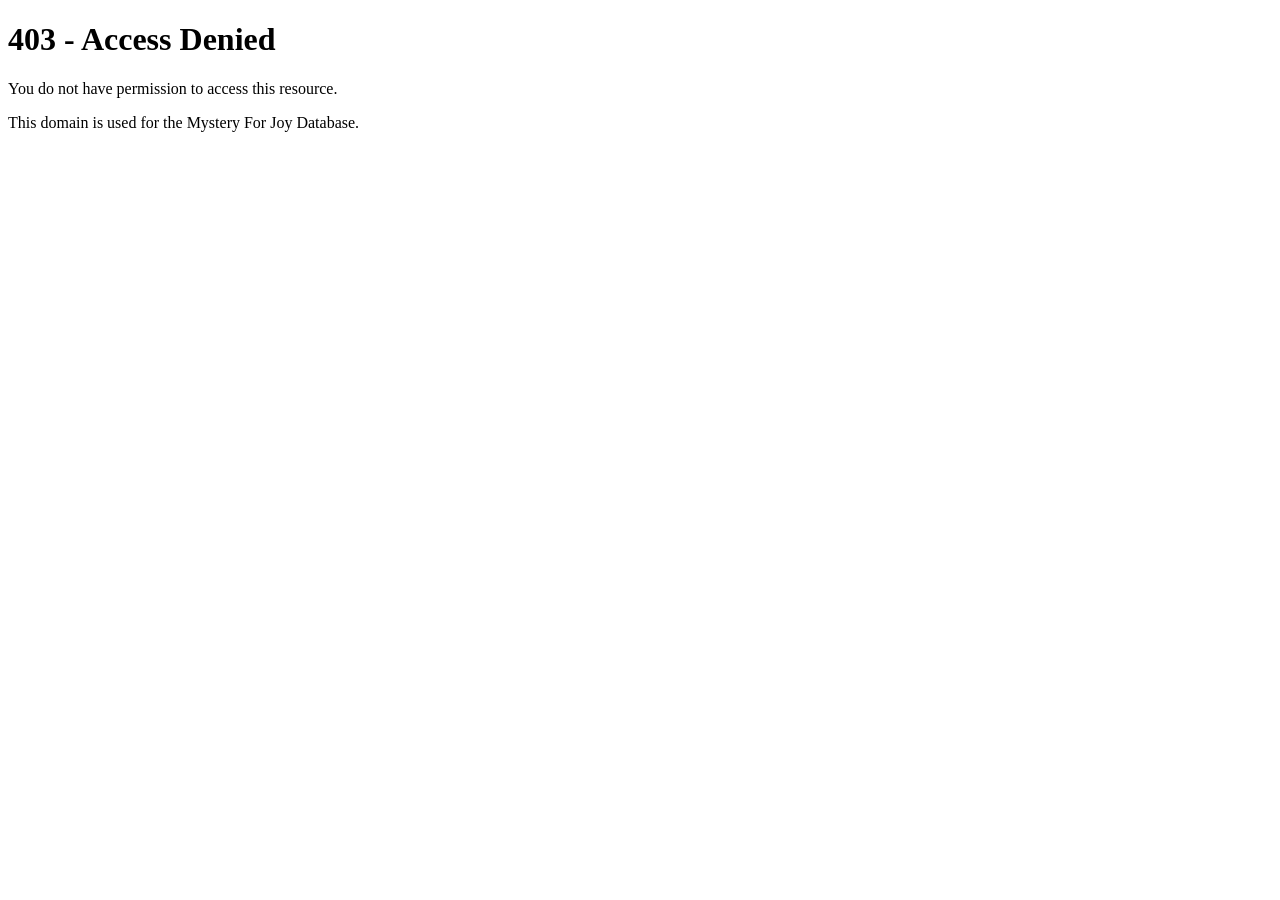
==== index.html @ c86496e3 "up 1" ====
<!DOCTYPE html>
<html lang="en">
<head>
    <meta charset="UTF-8">
    <meta name="viewport" content="width=device-width, initial-scale=1.0">
    <title>Mystery For Joy Database</title>
</head>
<body>
    <h1>403 - Access Denied</h1>
    <p>You do not have permission to access this resource.</p>
    <p>This domain is used for the Mystery For Joy Database.</p>
</body>
</html>
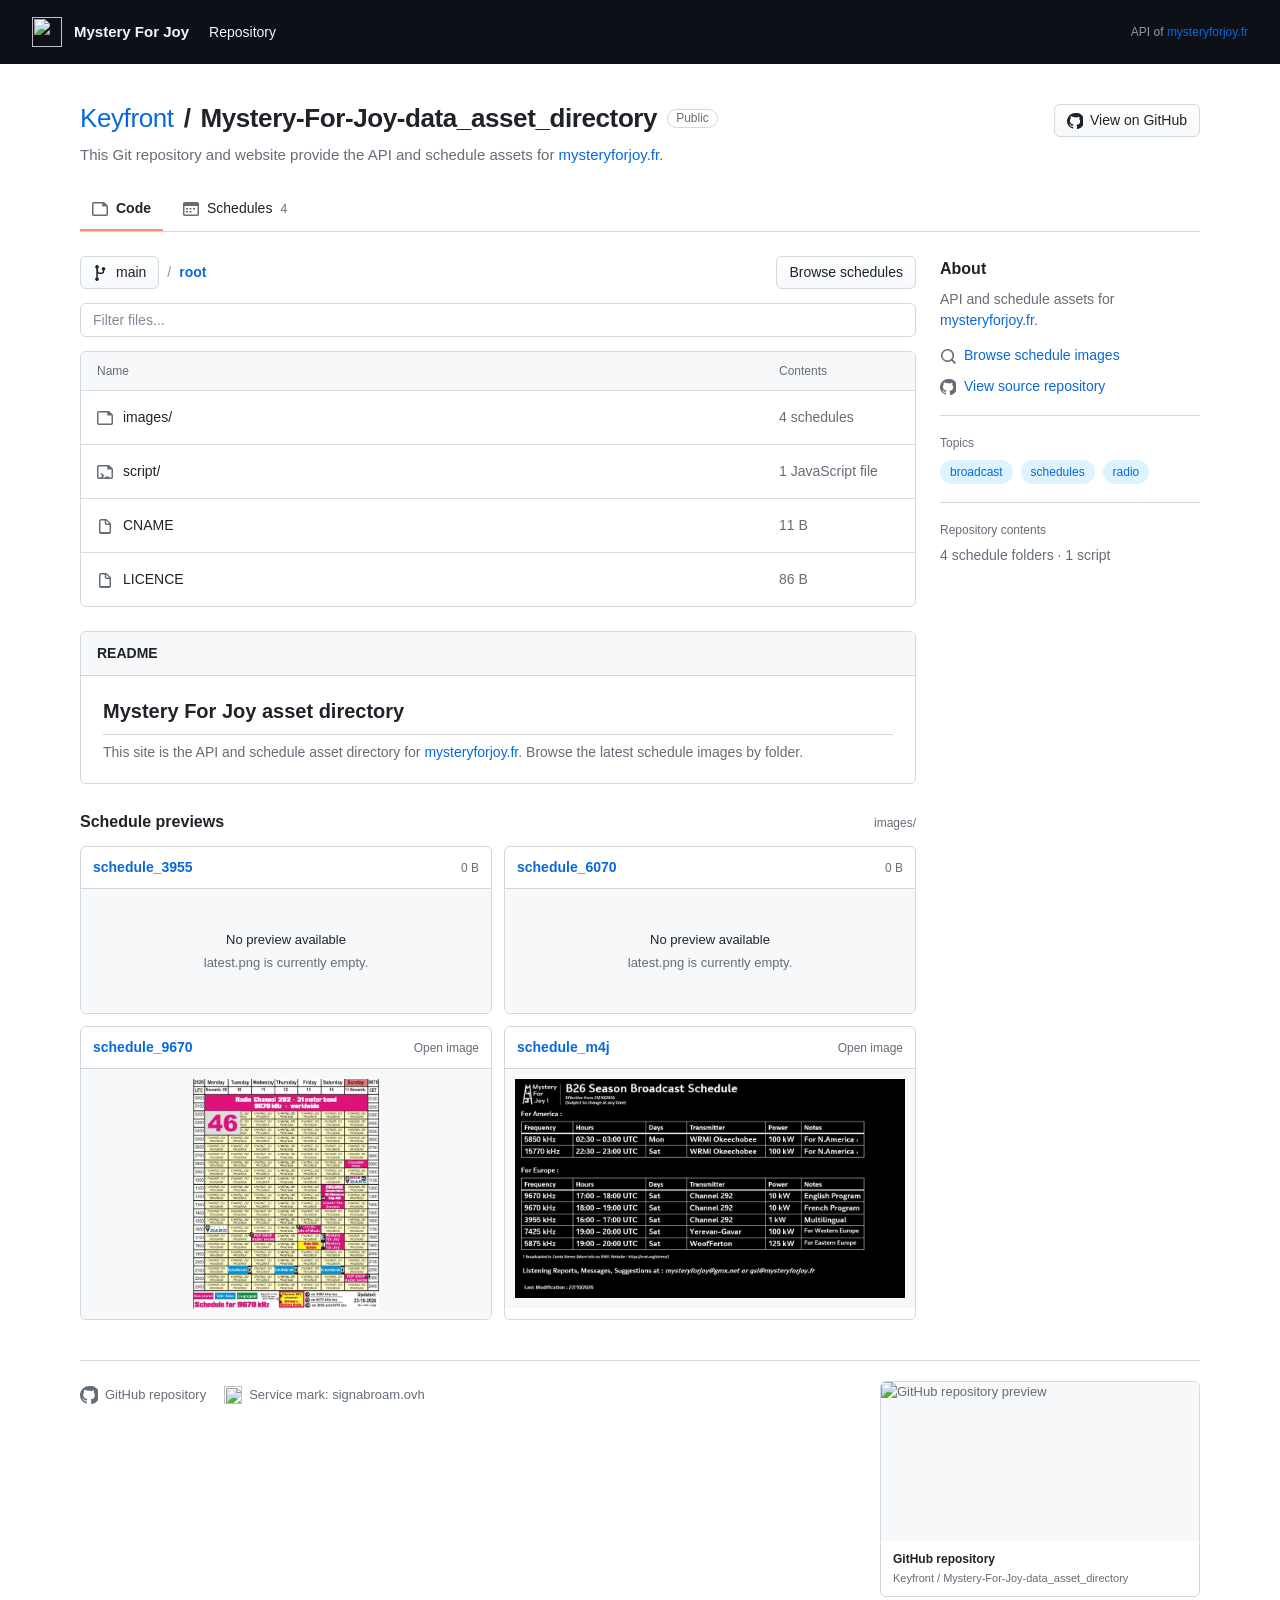
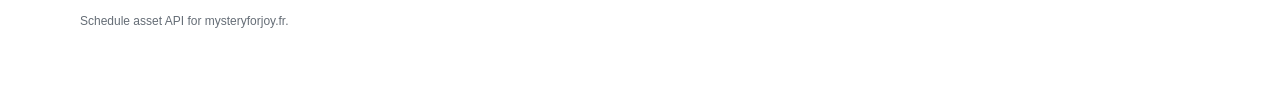
==== commit 2596f51a: "git build" ====
--- a/index.html
+++ b/index.html
@@ -1,13 +1,488 @@
 <!DOCTYPE html>
 <html lang="en">
 <head>
-    <meta charset="UTF-8">
-    <meta name="viewport" content="width=device-width, initial-scale=1.0">
-    <title>Mystery For Joy Database</title>
+  <meta charset="UTF-8">
+  <meta name="viewport" content="width=device-width, initial-scale=1">
+  <meta name="theme-color" content="#0d1117">
+  <meta name="description" content="Browse the Mystery For Joy schedule and broadcast assets.">
+  <title>Mystery For Joy — Asset directory</title>
+  <style>
+    :root {
+      color-scheme: light;
+      --ink: #1f2328;
+      --muted: #656d76;
+      --border: #d1d9e0;
+      --canvas: #f6f8fa;
+      --green: #1f883d;
+      --blue: #0969da;
+    }
+
+    * { box-sizing: border-box; }
+
+    body {
+      margin: 0;
+      color: var(--ink);
+      background: #fff;
+      font: 14px/1.5 -apple-system, BlinkMacSystemFont, "Segoe UI", "Noto Sans", Helvetica, Arial, sans-serif;
+    }
+
+    a { color: var(--blue); text-decoration: none; }
+    a:hover { text-decoration: underline; }
+    button, input { font: inherit; }
+    .sr-only {
+      position: absolute;
+      width: 1px;
+      height: 1px;
+      padding: 0;
+      margin: -1px;
+      overflow: hidden;
+      clip: rect(0, 0, 0, 0);
+      white-space: nowrap;
+      border: 0;
+    }
+
+    .topbar {
+      min-height: 64px;
+      padding: 0 32px;
+      display: flex;
+      align-items: center;
+      gap: 20px;
+      color: #f0f6fc;
+      background: #0d1117;
+    }
+
+    .brand {
+      display: flex;
+      align-items: center;
+      gap: 12px;
+      color: inherit;
+      font-size: 15px;
+      font-weight: 600;
+      white-space: nowrap;
+    }
+
+    .brand:hover, .top-link:hover { color: #fff; text-decoration: none; }
+    .brand-mark { width: 30px; height: 30px; }
+    .top-link { color: #f0f6fc; font-weight: 500; }
+    .top-spacer { flex: 1; }
+    .top-note { color: #9198a1; font-size: 12px; }
+
+    main {
+      width: min(1120px, calc(100% - 48px));
+      margin: 38px auto 72px;
+    }
+
+    .repo-heading {
+      display: flex;
+      justify-content: space-between;
+      align-items: flex-start;
+      gap: 24px;
+      padding-bottom: 22px;
+    }
+
+    .repo-title {
+      display: flex;
+      align-items: center;
+      flex-wrap: wrap;
+      gap: 10px;
+      margin: 0;
+      font-size: 26px;
+      line-height: 1.25;
+      font-weight: 600;
+      letter-spacing: -.4px;
+    }
+
+    .repo-title a { font-weight: 400; }
+    .visibility {
+      padding: 1px 8px;
+      border: 1px solid var(--border);
+      border-radius: 20px;
+      color: var(--muted);
+      font-size: 12px;
+      font-weight: 500;
+      letter-spacing: 0;
+    }
+
+    .description { margin: 9px 0 0; color: var(--muted); font-size: 15px; }
+    .repo-actions { display: flex; gap: 8px; padding-top: 2px; }
+    .button {
+      display: inline-flex;
+      align-items: center;
+      justify-content: center;
+      gap: 7px;
+      min-height: 32px;
+      padding: 5px 12px;
+      border: 1px solid #d1d9e0;
+      border-radius: 6px;
+      color: var(--ink);
+      background: linear-gradient(#fff, #f6f8fa);
+      font-weight: 500;
+      white-space: nowrap;
+    }
+    .button:hover { background: #f3f4f6; text-decoration: none; }
+    .button svg { width: 16px; height: 16px; fill: currentColor; }
+
+    .tabs {
+      display: flex;
+      gap: 8px;
+      overflow-x: auto;
+      border-bottom: 1px solid var(--border);
+    }
+
+    .tab {
+      display: inline-flex;
+      align-items: center;
+      gap: 8px;
+      padding: 10px 12px;
+      border-bottom: 2px solid transparent;
+      color: var(--ink);
+      white-space: nowrap;
+    }
+
+    .tab.active { border-bottom-color: #fd8c73; font-weight: 600; }
+    .tab svg { width: 16px; height: 16px; fill: #656d76; }
+    .tab-count { color: var(--muted); font-size: 12px; }
+
+    .layout {
+      display: grid;
+      grid-template-columns: minmax(0, 1fr) 260px;
+      gap: 24px;
+      margin-top: 24px;
+      align-items: start;
+    }
+
+    .toolbar {
+      display: flex;
+      align-items: center;
+      justify-content: space-between;
+      gap: 12px;
+      margin-bottom: 14px;
+    }
+
+    .breadcrumb { display: flex; align-items: center; gap: 8px; min-width: 0; }
+    .crumb-home { font-weight: 600; }
+    .slash { color: #8c959f; }
+    .branch-button { min-height: 32px; }
+
+    .search {
+      width: 100%;
+      height: 34px;
+      margin-bottom: 14px;
+      padding: 6px 12px;
+      border: 1px solid var(--border);
+      border-radius: 6px;
+      outline: none;
+      color: var(--ink);
+      background: #fff;
+    }
+    .search:focus { border-color: #0969da; box-shadow: 0 0 0 3px #0969da33; }
+    .search::placeholder { color: #818b98; }
+
+    .file-panel {
+      overflow: hidden;
+      border: 1px solid var(--border);
+      border-radius: 6px;
+    }
+
+    .file-panel-heading {
+      display: grid;
+      grid-template-columns: minmax(0, 1fr) 120px;
+      padding: 10px 16px;
+      color: var(--muted);
+      background: var(--canvas);
+      font-size: 12px;
+    }
+
+    .file-row {
+      display: grid;
+      grid-template-columns: minmax(0, 1fr) 120px;
+      align-items: center;
+      min-height: 54px;
+      padding: 8px 16px;
+      border-top: 1px solid #d8dee4;
+      gap: 12px;
+    }
+    .file-row:hover { background: #f6f8fa; }
+    .file-name { display: flex; align-items: center; min-width: 0; gap: 10px; }
+    .file-name a { overflow: hidden; color: var(--ink); text-overflow: ellipsis; white-space: nowrap; }
+    .file-name a:hover { color: var(--blue); }
+    .file-icon { width: 16px; height: 16px; flex: 0 0 16px; fill: #656d76; }
+    .file-info { overflow: hidden; color: var(--muted); text-overflow: ellipsis; white-space: nowrap; }
+    .empty-state { display: none; padding: 22px; color: var(--muted); text-align: center; }
+
+    .readme {
+      margin-top: 24px;
+      overflow: hidden;
+      border: 1px solid var(--border);
+      border-radius: 6px;
+    }
+    .readme-heading {
+      padding: 11px 16px;
+      border-bottom: 1px solid var(--border);
+      background: var(--canvas);
+      font-weight: 600;
+    }
+    .readme-content { padding: 20px 22px; }
+    .readme-content h2 { margin: 0 0 7px; padding-bottom: 8px; border-bottom: 1px solid var(--border); font-size: 20px; }
+    .readme-content p { margin: 0; color: var(--muted); }
+
+    .about { padding-top: 1px; }
+    .about h2 { margin: 0 0 8px; font-size: 16px; }
+    .about p { margin: 0 0 14px; color: var(--muted); }
+    .about-link { display: flex; align-items: center; gap: 8px; margin: 10px 0; }
+    .about-link svg { width: 16px; height: 16px; flex: 0 0 16px; fill: #656d76; }
+    .about-divider { height: 1px; margin: 18px 0; background: var(--border); }
+    .about-label { color: var(--muted); font-size: 12px; }
+    .topic {
+      display: inline-block;
+      margin: 8px 4px 0 0;
+      padding: 3px 10px;
+      border-radius: 20px;
+      color: #0969da;
+      background: #ddf4ff;
+      font-size: 12px;
+      font-weight: 500;
+    }
+
+    .gallery { margin-top: 26px; }
+    .gallery-header { display: flex; justify-content: space-between; align-items: baseline; gap: 12px; margin-bottom: 12px; }
+    .gallery h2 { margin: 0; font-size: 16px; }
+    .gallery-header span { color: var(--muted); font-size: 12px; }
+    .preview-grid { display: grid; grid-template-columns: repeat(2, minmax(0, 1fr)); gap: 12px; }
+    .preview-card { overflow: hidden; border: 1px solid var(--border); border-radius: 6px; background: #fff; }
+    .preview-top { display: flex; justify-content: space-between; align-items: center; gap: 8px; padding: 10px 12px; }
+    .preview-title { font-weight: 600; }
+    .preview-size { color: var(--muted); font-size: 12px; }
+    .preview-image {
+      display: grid;
+      min-height: 125px;
+      place-items: center;
+      padding: 10px;
+      border-top: 1px solid var(--border);
+      background: var(--canvas);
+    }
+    .preview-image img { display: block; width: 100%; max-height: 230px; object-fit: contain; }
+    .preview-empty { color: var(--muted); font-size: 13px; text-align: center; }
+    .preview-empty strong { display: block; margin-bottom: 3px; color: var(--ink); font-weight: 500; }
+
+    footer { margin-top: 42px; padding-top: 18px; border-top: 1px solid var(--border); color: var(--muted); font-size: 12px; text-align: center; }
+    footer a { color: var(--muted); }
+
+    @media (max-width: 760px) {
+      .topbar { min-height: 56px; padding: 0 16px; }
+      .top-note { display: none; }
+      main { width: min(100% - 32px, 600px); margin-top: 26px; }
+      .repo-heading { flex-direction: column; gap: 14px; }
+      .repo-title { font-size: 22px; }
+      .layout { grid-template-columns: minmax(0, 1fr); gap: 28px; }
+      .about { padding-top: 18px; border-top: 1px solid var(--border); }
+      .file-panel-heading, .file-row { grid-template-columns: minmax(0, 1fr) 76px; padding-right: 12px; padding-left: 12px; }
+      .file-info { font-size: 12px; text-align: right; }
+      .preview-grid { grid-template-columns: minmax(0, 1fr); }
+    }
+  </style>
+  <link rel="stylesheet" href="site-footer.css">
 </head>
 <body>
-    <h1>403 - Access Denied</h1>
-    <p>You do not have permission to access this resource.</p>
-    <p>This domain is used for the Mystery For Joy Database.</p>
+  <header class="topbar">
+    <a class="brand" href="https://mysteryforjoy.fr" aria-label="Mystery For Joy home">
+      <img class="brand-mark" src="https://signabroam.ovh/assets/icons/logo/signabroam%20no%20background.png" alt="">
+      Mystery For Joy
+    </a>
+    <a class="top-link" href="https://github.com/Keyfront/Mystery-For-Joy-data_asset_directory">Repository</a>
+    <span class="top-spacer"></span>
+    <span class="top-note">API of <a href="https://mysteryforjoy.fr">mysteryforjoy.fr</a></span>
+  </header>
+
+  <main>
+    <section class="repo-heading" aria-labelledby="repo-title">
+      <div>
+        <h1 class="repo-title" id="repo-title">
+          <a href="https://github.com/Keyfront">Keyfront</a>
+          <span aria-hidden="true">/</span>
+          <span>Mystery-For-Joy-data_asset_directory</span>
+          <span class="visibility">Public</span>
+        </h1>
+        <p class="description">This Git repository and website provide the API and schedule assets for <a href="https://mysteryforjoy.fr">mysteryforjoy.fr</a>.</p>
+      </div>
+      <div class="repo-actions">
+        <a class="button" href="https://github.com/Keyfront/Mystery-For-Joy-data_asset_directory" aria-label="View repository on GitHub">
+          <svg viewBox="0 0 16 16" aria-hidden="true"><path d="M8 0a8 8 0 0 0-2.53 15.59c.4.07.55-.17.55-.38v-1.49c-2.23.49-2.7-.95-2.7-.95-.36-.93-.89-1.18-.89-1.18-.73-.5.06-.49.06-.49.8.06 1.22.83 1.22.83.72 1.22 1.89.87 2.35.66.07-.52.28-.87.51-1.07-1.78-.2-3.65-.89-3.65-3.96 0-.88.31-1.6.83-2.17-.08-.2-.36-1.03.08-2.14 0 0 .68-.22 2.2.83A7.65 7.65 0 0 1 8 4.31c.68 0 1.36.09 2 .27 1.53-1.04 2.2-.83 2.2-.83.44 1.11.16 1.94.08 2.14.52.57.83 1.29.83 2.17 0 3.08-1.87 3.75-3.66 3.95.29.25.54.73.54 1.47v2.18c0 .21.15.46.55.38A8 8 0 0 0 8 0Z"/></svg>
+          View on GitHub
+        </a>
+      </div>
+    </section>
+
+    <nav class="tabs" aria-label="Repository sections">
+      <a class="tab active" href="#files" aria-current="page">
+        <svg viewBox="0 0 16 16" aria-hidden="true"><path d="M1.75 1A1.75 1.75 0 0 0 0 2.75v10.5C0 14.22.78 15 1.75 15h12.5c.97 0 1.75-.78 1.75-1.75V5.56a1.75 1.75 0 0 0-.51-1.24l-2.81-2.81A1.75 1.75 0 0 0 11.44 1Zm0 1.5h8.5v3h4.25v7.75a.25.25 0 0 1-.25.25H1.75a.25.25 0 0 1-.25-.25V2.75a.25.25 0 0 1 .25-.25Z"/></svg>
+        Code
+      </a>
+      <a class="tab" href="#schedule-gallery">
+        <svg viewBox="0 0 16 16" aria-hidden="true"><path d="M1.75 1A1.75 1.75 0 0 0 0 2.75v10.5C0 14.22.78 15 1.75 15h12.5c.97 0 1.75-.78 1.75-1.75V2.75A1.75 1.75 0 0 0 14.25 1Zm-.25 4h13v8.25a.25.25 0 0 1-.25.25H1.75a.25.25 0 0 1-.25-.25Zm1.5 2v1.5h2V7Zm3.5 0v1.5h2V7Zm3.5 0v1.5h2V7Zm-7 3v1.5h2V10Zm3.5 0v1.5h2V10Z"/></svg>
+        Schedules
+        <span class="tab-count">4</span>
+      </a>
+    </nav>
+
+    <div class="layout">
+      <div>
+        <section id="files" aria-label="Repository files">
+          <div class="toolbar">
+            <div class="breadcrumb">
+              <button class="button branch-button" type="button" aria-label="Current branch main">
+                <svg viewBox="0 0 16 16" aria-hidden="true"><path d="M4.72 3.5a1.75 1.75 0 1 0-1.44 0v9a1.75 1.75 0 1 0 1.5.02V8.45c.45.34 1.01.55 1.62.55h2.1a2.75 2.75 0 0 0 2.75-2.75v-.78a1.75 1.75 0 1 0-1.5 0v.78c0 .69-.56 1.25-1.25 1.25H6.4c-.69 0-1.25-.56-1.25-1.25V3.5h-.43Z"/></svg>
+                main
+              </button>
+              <span class="slash">/</span>
+              <a class="crumb-home" href="#files">root</a>
+            </div>
+            <a class="button" href="#schedule-gallery">Browse schedules</a>
+          </div>
+
+          <label class="sr-only" for="file-search">Filter repository files</label>
+          <input class="search" id="file-search" type="search" placeholder="Filter files..." autocomplete="off">
+
+          <div class="file-panel" id="file-list">
+            <div class="file-panel-heading"><span>Name</span><span>Contents</span></div>
+            <div class="file-row" data-search="images schedules broadcast png assets">
+              <div class="file-name">
+                <svg class="file-icon" viewBox="0 0 16 16" aria-hidden="true"><path d="M1.75 1A1.75 1.75 0 0 0 0 2.75v10.5C0 14.22.78 15 1.75 15h12.5c.97 0 1.75-.78 1.75-1.75V5.56a1.75 1.75 0 0 0-.51-1.24l-2.81-2.81A1.75 1.75 0 0 0 11.44 1Zm0 1.5h8.5v3h4.25v7.75a.25.25 0 0 1-.25.25H1.75a.25.25 0 0 1-.25-.25V2.75a.25.25 0 0 1 .25-.25Z"/></svg>
+                <a href="images/">images/</a>
+              </div>
+              <span class="file-info">4 schedules</span>
+            </div>
+            <div class="file-row" data-search="script calendar javascript">
+              <div class="file-name">
+                <svg class="file-icon" viewBox="0 0 16 16" aria-hidden="true"><path d="M1.75 1A1.75 1.75 0 0 0 0 2.75v10.5C0 14.22.78 15 1.75 15h12.5c.97 0 1.75-.78 1.75-1.75V5.56a1.75 1.75 0 0 0-.51-1.24l-2.81-2.81A1.75 1.75 0 0 0 11.44 1Zm0 1.5h8.5v3h4.25v7.75a.25.25 0 0 1-.25.25H1.75a.25.25 0 0 1-.25-.25V2.75a.25.25 0 0 1 .25-.25Zm1.75 7.75 1.75 1.5-1.75 1.5.97 1.13 3-2.63-3-2.63Zm4.75 2.25V14h4v-1.5Z"/></svg>
+                <a href="script/">script/</a>
+              </div>
+              <a class="file-info" href="script/calendar.js">1 JavaScript file</a>
+            </div>
+            <div class="file-row" data-search="cname github pages domain">
+              <div class="file-name">
+                <svg class="file-icon" viewBox="0 0 16 16" aria-hidden="true"><path d="M3.75 1h5.69L14 5.56v8.69c0 .97-.78 1.75-1.75 1.75h-8.5A1.75 1.75 0 0 1 2 14.25v-11C2 2.03 2.78 1 3.75 1Zm5.5 1.5v3h3Zm-5.5 0a.25.25 0 0 0-.25.25v11c0 .14.11.25.25.25h8.5a.25.25 0 0 0 .25-.25V7h-3A1.75 1.75 0 0 1 7.75 5.25v-2.75Z"/></svg>
+                <a href="CNAME">CNAME</a>
+              </div>
+              <span class="file-info">11 B</span>
+            </div>
+            <div class="file-row" data-search="licence license legal">
+              <div class="file-name">
+                <svg class="file-icon" viewBox="0 0 16 16" aria-hidden="true"><path d="M3.75 1h5.69L14 5.56v8.69c0 .97-.78 1.75-1.75 1.75h-8.5A1.75 1.75 0 0 1 2 14.25v-11C2 2.03 2.78 1 3.75 1Zm5.5 1.5v3h3Zm-5.5 0a.25.25 0 0 0-.25.25v11c0 .14.11.25.25.25h8.5a.25.25 0 0 0 .25-.25V7h-3A1.75 1.75 0 0 1 7.75 5.25v-2.75Z"/></svg>
+                <a href="LICENCE">LICENCE</a>
+              </div>
+              <span class="file-info">86 B</span>
+            </div>
+            <div class="empty-state" id="empty-state">No files match your search.</div>
+          </div>
+        </section>
+
+        <section class="readme" aria-labelledby="readme-title">
+          <div class="readme-heading">README</div>
+          <div class="readme-content">
+            <h2 id="readme-title">Mystery For Joy asset directory</h2>
+            <p>This site is the API and schedule asset directory for <a href="https://mysteryforjoy.fr">mysteryforjoy.fr</a>. Browse the latest schedule images by folder.</p>
+          </div>
+        </section>
+
+        <section class="gallery" id="schedule-gallery" aria-labelledby="gallery-title">
+          <div class="gallery-header">
+            <h2 id="gallery-title">Schedule previews</h2>
+            <span>images/</span>
+          </div>
+          <div class="preview-grid">
+            <article class="preview-card">
+              <div class="preview-top"><a class="preview-title" href="images/schedule_3955/">schedule_3955</a><span class="preview-size">0 B</span></div>
+              <div class="preview-image"><div class="preview-empty"><strong>No preview available</strong>latest.png is currently empty.</div></div>
+            </article>
+            <article class="preview-card">
+              <div class="preview-top"><a class="preview-title" href="images/schedule_6070/">schedule_6070</a><span class="preview-size">0 B</span></div>
+              <div class="preview-image"><div class="preview-empty"><strong>No preview available</strong>latest.png is currently empty.</div></div>
+            </article>
+            <article class="preview-card">
+              <div class="preview-top">
+                <a class="preview-title" href="images/schedule_9670/">schedule_9670</a>
+                <a class="preview-size" href="images/schedule_9670/latest.png" download>Open image</a>
+              </div>
+              <a class="preview-image" href="images/schedule_9670/latest.png" target="_blank" rel="noopener" aria-label="Open schedule 9670 image">
+                <img src="images/schedule_9670/latest.png" alt="Latest broadcast schedule image for 9670">
+              </a>
+            </article>
+            <article class="preview-card">
+              <div class="preview-top">
+                <a class="preview-title" href="images/schedule_m4j/">schedule_m4j</a>
+                <a class="preview-size" href="images/schedule_m4j/latest.png" download>Open image</a>
+              </div>
+              <a class="preview-image" href="images/schedule_m4j/latest.png" target="_blank" rel="noopener" aria-label="Open Mystery For Joy schedule image">
+                <img src="images/schedule_m4j/latest.png" alt="Latest Mystery For Joy schedule image">
+              </a>
+            </article>
+          </div>
+        </section>
+      </div>
+
+      <aside class="about" aria-labelledby="about-title">
+        <h2 id="about-title">About</h2>
+        <p>API and schedule assets for <a href="https://mysteryforjoy.fr">mysteryforjoy.fr</a>.</p>
+        <a class="about-link" href="#schedule-gallery">
+          <svg viewBox="0 0 16 16" aria-hidden="true"><path d="M7.5 1a6.5 6.5 0 1 0 3.92 11.69L14.73 16 16 14.73l-3.31-3.31A6.5 6.5 0 0 0 7.5 1Zm0 1.5a5 5 0 1 1 0 10 5 5 0 0 1 0-10Z"/></svg>
+          Browse schedule images
+        </a>
+        <a class="about-link" href="https://github.com/Keyfront/Mystery-For-Joy-data_asset_directory">
+          <svg viewBox="0 0 16 16" aria-hidden="true"><path d="M8 0a8 8 0 0 0-2.53 15.59c.4.07.55-.17.55-.38v-1.49c-2.23.49-2.7-.95-2.7-.95-.36-.93-.89-1.18-.89-1.18-.73-.5.06-.49.06-.49.8.06 1.22.83 1.22.83.72 1.22 1.89.87 2.35.66.07-.52.28-.87.51-1.07-1.78-.2-3.65-.89-3.65-3.96 0-.88.31-1.6.83-2.17-.08-.2-.36-1.03.08-2.14 0 0 .68-.22 2.2.83A7.65 7.65 0 0 1 8 4.31c.68 0 1.36.09 2 .27 1.53-1.04 2.2-.83 2.2-.83.44 1.11.16 1.94.08 2.14.52.57.83 1.29.83 2.17 0 3.08-1.87 3.75-3.66 3.95.29.25.54.73.54 1.47v2.18c0 .21.15.46.55.38A8 8 0 0 0 8 0Z"/></svg>
+          View source repository
+        </a>
+        <div class="about-divider"></div>
+        <div class="about-label">Topics</div>
+        <a class="topic" href="#schedule-gallery">broadcast</a>
+        <a class="topic" href="#schedule-gallery">schedules</a>
+        <a class="topic" href="#schedule-gallery">radio</a>
+        <div class="about-divider"></div>
+        <div class="about-label">Repository contents</div>
+        <p style="margin-top: 6px;">4 schedule folders · 1 script</p>
+      </aside>
+    </div>
+
+    <footer class="site-footer">
+      <div class="footer-main">
+        <div class="footer-links">
+          <a class="footer-link" href="https://github.com/Keyfront/Mystery-For-Joy-data_asset_directory">
+            <svg viewBox="0 0 16 16" aria-hidden="true"><path d="M8 0a8 8 0 0 0-2.53 15.59c.4.07.55-.17.55-.38v-1.49c-2.23.49-2.7-.95-2.7-.95-.36-.93-.89-1.18-.89-1.18-.73-.5.06-.49.06-.49.8.06 1.22.83 1.22.83.72 1.22 1.89.87 2.35.66.07-.52.28-.87.51-1.07-1.78-.2-3.65-.89-3.65-3.96 0-.88.31-1.6.83-2.17-.08-.2-.36-1.03.08-2.14 0 0 .68-.22 2.2.83A7.65 7.65 0 0 1 8 4.31c.68 0 1.36.09 2 .27 1.53-1.04 2.2-.83 2.2-.83.44 1.11.16 1.94.08 2.14.52.57.83 1.29.83 2.17 0 3.08-1.87 3.75-3.66 3.95.29.25.54.73.54 1.47v2.18c0 .21.15.46.55.38A8 8 0 0 0 8 0Z"/></svg>
+            GitHub repository
+          </a>
+          <a class="footer-link" href="https://signabroam.ovh">
+            <img src="https://signabroam.ovh/assets/icons/logo/signabroam%20no%20background.png" alt="">
+            Service mark: signabroam.ovh
+          </a>
+        </div>
+        <a class="repo-preview" href="https://github.com/Keyfront/Mystery-For-Joy-data_asset_directory" aria-label="Open the repository on GitHub">
+          <img src="https://opengraph.githubassets.com/1/Keyfront/Mystery-For-Joy-data_asset_directory" alt="GitHub repository preview" loading="lazy">
+          <span class="repo-preview-caption"><strong>GitHub repository</strong><small>Keyfront / Mystery-For-Joy-data_asset_directory</small></span>
+        </a>
+      </div>
+      <p class="footer-note">Schedule asset API for <a href="https://mysteryforjoy.fr">mysteryforjoy.fr</a>.</p>
+    </footer>
+  </main>
+
+  <script>
+    (function () {
+      var search = document.getElementById('file-search');
+      var rows = Array.prototype.slice.call(document.querySelectorAll('.file-row'));
+      var emptyState = document.getElementById('empty-state');
+
+      search.addEventListener('input', function () {
+        var query = search.value.trim().toLowerCase();
+        var visibleCount = 0;
+
+        rows.forEach(function (row) {
+          var matches = row.getAttribute('data-search').indexOf(query) !== -1;
+          row.hidden = !matches;
+          if (matches) visibleCount += 1;
+        });
+
+        emptyState.style.display = visibleCount ? 'none' : 'block';
+      });
+    })();
+  </script>
 </body>
-</html>+</html>
--- a/site-footer.css
+++ b/site-footer.css
@@ -0,0 +1,39 @@
+.site-footer {
+  margin-top: 40px;
+  padding: 20px 0 0;
+  border-top: 1px solid #d1d9e0;
+  color: #656d76;
+  font-size: 13px;
+  text-align: left;
+}
+
+.site-footer a { color: inherit; }
+.footer-back { margin: 0 0 14px; }
+.footer-main { display: flex; align-items: flex-start; justify-content: space-between; gap: 20px; }
+.footer-links { display: flex; flex-wrap: wrap; gap: 10px 18px; }
+.footer-link { display: inline-flex; align-items: center; gap: 7px; min-height: 28px; }
+.footer-link svg, .footer-link img { display: block; width: 18px; height: 18px; object-fit: contain; }
+.footer-link svg { fill: currentColor; }
+
+.repo-preview {
+  display: block;
+  width: min(320px, 100%);
+  overflow: hidden;
+  border: 1px solid #d1d9e0;
+  border-radius: 6px;
+  background: #fff;
+  text-decoration: none;
+}
+
+.repo-preview:hover { border-color: #0969da; text-decoration: none; }
+.repo-preview img { display: block; width: 100%; aspect-ratio: 2 / 1; object-fit: cover; background: #f6f8fa; }
+.repo-preview-caption { display: block; padding: 9px 12px; }
+.repo-preview-caption strong, .repo-preview-caption small { display: block; }
+.repo-preview-caption strong { color: #1f2328; font-size: 12px; }
+.repo-preview-caption small { margin-top: 2px; color: #656d76; font-size: 11px; }
+.footer-note { margin: 15px 0 0; color: #656d76; font-size: 12px; }
+
+@media (max-width: 600px) {
+  .footer-main { flex-direction: column; }
+  .repo-preview { width: 100%; }
+}
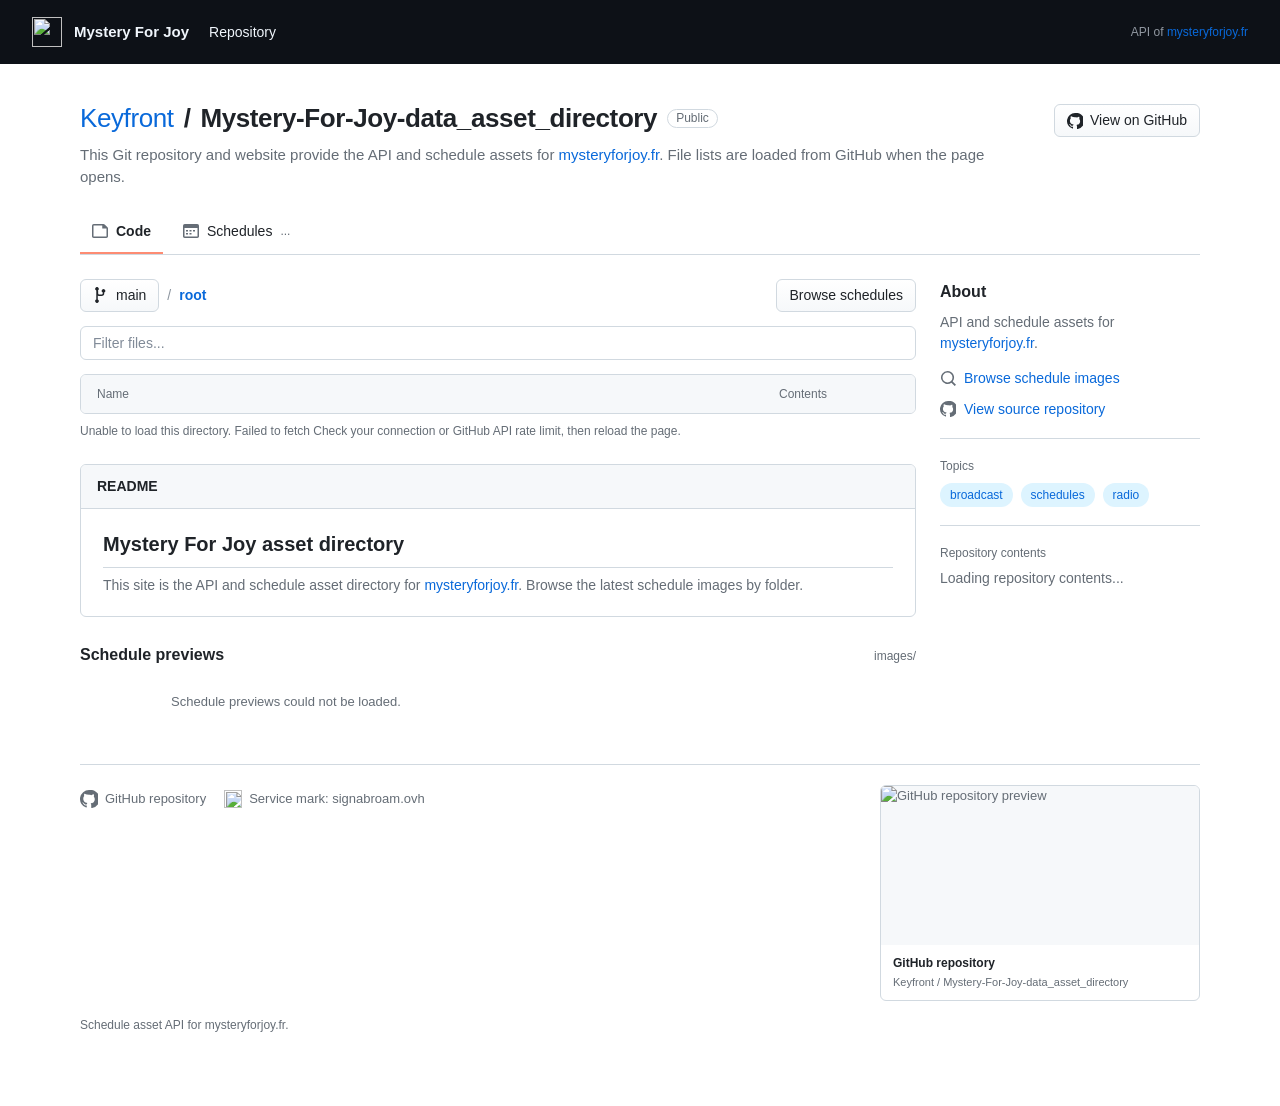
==== commit 7ca3244f: "build update - github api fetch" ====
--- a/index.html
+++ b/index.html
@@ -202,13 +202,16 @@
       border-top: 1px solid #d8dee4;
       gap: 12px;
     }
+    .file-row[hidden] { display: none; }
     .file-row:hover { background: #f6f8fa; }
     .file-name { display: flex; align-items: center; min-width: 0; gap: 10px; }
     .file-name a { overflow: hidden; color: var(--ink); text-overflow: ellipsis; white-space: nowrap; }
     .file-name a:hover { color: var(--blue); }
     .file-icon { width: 16px; height: 16px; flex: 0 0 16px; fill: #656d76; }
     .file-info { overflow: hidden; color: var(--muted); text-overflow: ellipsis; white-space: nowrap; }
-    .empty-state { display: none; padding: 22px; color: var(--muted); text-align: center; }
+    .empty-state { padding: 22px; color: var(--muted); text-align: center; }
+    .empty-state[hidden] { display: none; }
+    .directory-status { margin: 8px 0 0; color: var(--muted); font-size: 12px; }
 
     .readme {
       margin-top: 24px;
@@ -283,7 +286,7 @@
   </style>
   <link rel="stylesheet" href="site-footer.css">
 </head>
-<body>
+<body data-directory="" data-viewer-root="">
   <header class="topbar">
     <a class="brand" href="https://mysteryforjoy.fr" aria-label="Mystery For Joy home">
       <img class="brand-mark" src="https://signabroam.ovh/assets/icons/logo/signabroam%20no%20background.png" alt="">
@@ -303,7 +306,7 @@
           <span>Mystery-For-Joy-data_asset_directory</span>
           <span class="visibility">Public</span>
         </h1>
-        <p class="description">This Git repository and website provide the API and schedule assets for <a href="https://mysteryforjoy.fr">mysteryforjoy.fr</a>.</p>
+        <p class="description">This Git repository and website provide the API and schedule assets for <a href="https://mysteryforjoy.fr">mysteryforjoy.fr</a>. File lists are loaded from GitHub when the page opens.</p>
       </div>
       <div class="repo-actions">
         <a class="button" href="https://github.com/Keyfront/Mystery-For-Joy-data_asset_directory" aria-label="View repository on GitHub">
@@ -321,7 +324,7 @@
       <a class="tab" href="#schedule-gallery">
         <svg viewBox="0 0 16 16" aria-hidden="true"><path d="M1.75 1A1.75 1.75 0 0 0 0 2.75v10.5C0 14.22.78 15 1.75 15h12.5c.97 0 1.75-.78 1.75-1.75V2.75A1.75 1.75 0 0 0 14.25 1Zm-.25 4h13v8.25a.25.25 0 0 1-.25.25H1.75a.25.25 0 0 1-.25-.25Zm1.5 2v1.5h2V7Zm3.5 0v1.5h2V7Zm3.5 0v1.5h2V7Zm-7 3v1.5h2V10Zm3.5 0v1.5h2V10Z"/></svg>
         Schedules
-        <span class="tab-count">4</span>
+        <span class="tab-count" data-schedule-count>...</span>
       </a>
     </nav>
 
@@ -343,38 +346,10 @@
           <label class="sr-only" for="file-search">Filter repository files</label>
           <input class="search" id="file-search" type="search" placeholder="Filter files..." autocomplete="off">
 
-          <div class="file-panel" id="file-list">
+          <div class="file-panel" id="file-list" data-directory-list data-column="Contents" data-heading-class="file-panel-heading">
             <div class="file-panel-heading"><span>Name</span><span>Contents</span></div>
-            <div class="file-row" data-search="images schedules broadcast png assets">
-              <div class="file-name">
-                <svg class="file-icon" viewBox="0 0 16 16" aria-hidden="true"><path d="M1.75 1A1.75 1.75 0 0 0 0 2.75v10.5C0 14.22.78 15 1.75 15h12.5c.97 0 1.75-.78 1.75-1.75V5.56a1.75 1.75 0 0 0-.51-1.24l-2.81-2.81A1.75 1.75 0 0 0 11.44 1Zm0 1.5h8.5v3h4.25v7.75a.25.25 0 0 1-.25.25H1.75a.25.25 0 0 1-.25-.25V2.75a.25.25 0 0 1 .25-.25Z"/></svg>
-                <a href="images/">images/</a>
-              </div>
-              <span class="file-info">4 schedules</span>
-            </div>
-            <div class="file-row" data-search="script calendar javascript">
-              <div class="file-name">
-                <svg class="file-icon" viewBox="0 0 16 16" aria-hidden="true"><path d="M1.75 1A1.75 1.75 0 0 0 0 2.75v10.5C0 14.22.78 15 1.75 15h12.5c.97 0 1.75-.78 1.75-1.75V5.56a1.75 1.75 0 0 0-.51-1.24l-2.81-2.81A1.75 1.75 0 0 0 11.44 1Zm0 1.5h8.5v3h4.25v7.75a.25.25 0 0 1-.25.25H1.75a.25.25 0 0 1-.25-.25V2.75a.25.25 0 0 1 .25-.25Zm1.75 7.75 1.75 1.5-1.75 1.5.97 1.13 3-2.63-3-2.63Zm4.75 2.25V14h4v-1.5Z"/></svg>
-                <a href="script/">script/</a>
-              </div>
-              <a class="file-info" href="script/calendar.js">1 JavaScript file</a>
-            </div>
-            <div class="file-row" data-search="cname github pages domain">
-              <div class="file-name">
-                <svg class="file-icon" viewBox="0 0 16 16" aria-hidden="true"><path d="M3.75 1h5.69L14 5.56v8.69c0 .97-.78 1.75-1.75 1.75h-8.5A1.75 1.75 0 0 1 2 14.25v-11C2 2.03 2.78 1 3.75 1Zm5.5 1.5v3h3Zm-5.5 0a.25.25 0 0 0-.25.25v11c0 .14.11.25.25.25h8.5a.25.25 0 0 0 .25-.25V7h-3A1.75 1.75 0 0 1 7.75 5.25v-2.75Z"/></svg>
-                <a href="CNAME">CNAME</a>
-              </div>
-              <span class="file-info">11 B</span>
-            </div>
-            <div class="file-row" data-search="licence license legal">
-              <div class="file-name">
-                <svg class="file-icon" viewBox="0 0 16 16" aria-hidden="true"><path d="M3.75 1h5.69L14 5.56v8.69c0 .97-.78 1.75-1.75 1.75h-8.5A1.75 1.75 0 0 1 2 14.25v-11C2 2.03 2.78 1 3.75 1Zm5.5 1.5v3h3Zm-5.5 0a.25.25 0 0 0-.25.25v11c0 .14.11.25.25.25h8.5a.25.25 0 0 0 .25-.25V7h-3A1.75 1.75 0 0 1 7.75 5.25v-2.75Z"/></svg>
-                <a href="LICENCE">LICENCE</a>
-              </div>
-              <span class="file-info">86 B</span>
-            </div>
-            <div class="empty-state" id="empty-state">No files match your search.</div>
           </div>
+          <p class="directory-status" data-directory-status role="status">Loading files...</p>
         </section>
 
         <section class="readme" aria-labelledby="readme-title">
@@ -390,34 +365,7 @@
             <h2 id="gallery-title">Schedule previews</h2>
             <span>images/</span>
           </div>
-          <div class="preview-grid">
-            <article class="preview-card">
-              <div class="preview-top"><a class="preview-title" href="images/schedule_3955/">schedule_3955</a><span class="preview-size">0 B</span></div>
-              <div class="preview-image"><div class="preview-empty"><strong>No preview available</strong>latest.png is currently empty.</div></div>
-            </article>
-            <article class="preview-card">
-              <div class="preview-top"><a class="preview-title" href="images/schedule_6070/">schedule_6070</a><span class="preview-size">0 B</span></div>
-              <div class="preview-image"><div class="preview-empty"><strong>No preview available</strong>latest.png is currently empty.</div></div>
-            </article>
-            <article class="preview-card">
-              <div class="preview-top">
-                <a class="preview-title" href="images/schedule_9670/">schedule_9670</a>
-                <a class="preview-size" href="images/schedule_9670/latest.png" download>Open image</a>
-              </div>
-              <a class="preview-image" href="images/schedule_9670/latest.png" target="_blank" rel="noopener" aria-label="Open schedule 9670 image">
-                <img src="images/schedule_9670/latest.png" alt="Latest broadcast schedule image for 9670">
-              </a>
-            </article>
-            <article class="preview-card">
-              <div class="preview-top">
-                <a class="preview-title" href="images/schedule_m4j/">schedule_m4j</a>
-                <a class="preview-size" href="images/schedule_m4j/latest.png" download>Open image</a>
-              </div>
-              <a class="preview-image" href="images/schedule_m4j/latest.png" target="_blank" rel="noopener" aria-label="Open Mystery For Joy schedule image">
-                <img src="images/schedule_m4j/latest.png" alt="Latest Mystery For Joy schedule image">
-              </a>
-            </article>
-          </div>
+          <div class="preview-grid" data-schedule-gallery></div>
         </section>
       </div>
 
@@ -439,7 +387,7 @@
         <a class="topic" href="#schedule-gallery">radio</a>
         <div class="about-divider"></div>
         <div class="about-label">Repository contents</div>
-        <p style="margin-top: 6px;">4 schedule folders · 1 script</p>
+        <p style="margin-top: 6px;" data-content-summary>Loading repository contents...</p>
       </aside>
     </div>
 
@@ -464,25 +412,6 @@
     </footer>
   </main>
 
-  <script>
-    (function () {
-      var search = document.getElementById('file-search');
-      var rows = Array.prototype.slice.call(document.querySelectorAll('.file-row'));
-      var emptyState = document.getElementById('empty-state');
-
-      search.addEventListener('input', function () {
-        var query = search.value.trim().toLowerCase();
-        var visibleCount = 0;
-
-        rows.forEach(function (row) {
-          var matches = row.getAttribute('data-search').indexOf(query) !== -1;
-          row.hidden = !matches;
-          if (matches) visibleCount += 1;
-        });
-
-        emptyState.style.display = visibleCount ? 'none' : 'block';
-      });
-    })();
-  </script>
+  <script src="directory-viewer.js"></script>
 </body>
 </html>
